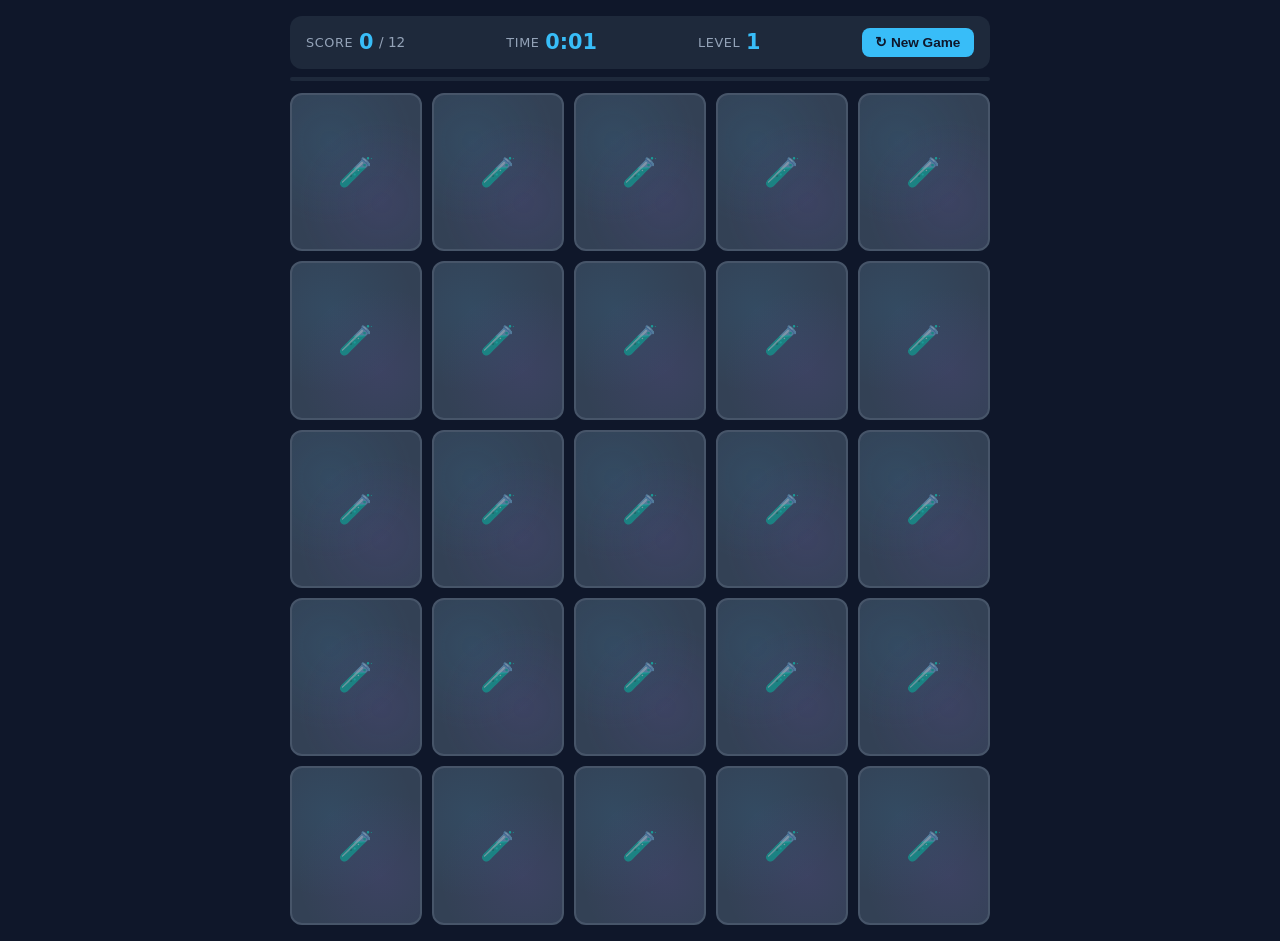
==== index.html @ 2c6167f7 "Initial commit: BioMatch — molecular biology memory game A biology-themed 5x5 memory matching game b" ====
<!DOCTYPE html>
<html lang="en">
<head>
  <meta charset="UTF-8">
  <meta name="viewport" content="width=device-width, initial-scale=1.0">
  <title>BioMatch — Molecular Biology Memory Game</title>
  <link rel="stylesheet" href="styles.css">
</head>
<body>
  <!-- ============================================================
       BioMatch: A molecular biology-themed memory matching game.

       Game Logic Overview:
       - 5x5 grid = 25 cards (12 matched pairs + 1 special "wild" card)
       - Cards are drawn from biology content pools (DNA, proteins,
         organelles, processes, molecules, enzymes) and color-coded
         by category.
       - Clicking a card reveals it for 3 seconds with a countdown.
       - If two revealed cards match, they disappear with a "MATCH!!"
         animation and score increments.
       - If they don't match, both flip back after the 3-sec window.
       - The special card triggers a multiple-choice biology trivia
         question. Correct = one pair is auto-removed; Wrong = board
         is reshuffled.
       - Timer tracks completion time. Confetti celebration on win.
       ============================================================ -->

  <div id="app">
    <!-- Header / HUD -->
    <header id="hud">
      <div class="hud-item">
        <span class="hud-label">Score</span>
        <span id="score" class="hud-value">0</span>
        <span class="hud-sublabel">/ <span id="total-pairs">12</span></span>
      </div>
      <div class="hud-item">
        <span class="hud-label">Time</span>
        <span id="timer" class="hud-value">0:00</span>
      </div>
      <div class="hud-item">
        <span class="hud-label">Level</span>
        <span id="level" class="hud-value">1</span>
      </div>
      <div class="hud-item">
        <button id="new-game-btn" title="New Game">&#x21bb; New Game</button>
      </div>
    </header>

    <!-- Countdown bar shown when a card is revealed -->
    <div id="countdown-bar-container">
      <div id="countdown-bar"></div>
    </div>

    <!-- 5x5 Card Grid -->
    <main id="grid"></main>

    <!-- Match animation overlay -->
    <div id="match-overlay" class="hidden">
      <span>MATCH!!</span>
    </div>

    <!-- Trivia modal for the special card -->
    <div id="trivia-modal" class="modal hidden">
      <div class="modal-content">
        <div class="modal-header">
          <span class="modal-icon">&#x1F9EC;</span> <!-- DNA emoji -->
          <h2>Biology Trivia!</h2>
        </div>
        <p id="trivia-difficulty" class="trivia-difficulty"></p>
        <p id="trivia-question" class="trivia-question"></p>
        <div id="trivia-choices" class="trivia-choices"></div>
        <p id="trivia-feedback" class="trivia-feedback hidden"></p>
      </div>
    </div>

    <!-- Win / celebration overlay -->
    <div id="win-overlay" class="modal hidden">
      <div class="modal-content celebration">
        <h1>&#127881; Ta-Da! &#127881;</h1>
        <p id="win-message"></p>
        <button id="next-level-btn">Next Level &rarr;</button>
      </div>
    </div>

    <!-- Confetti canvas -->
    <canvas id="confetti-canvas"></canvas>
  </div>

  <script src="questions.js"></script>
  <script src="game.js"></script>
</body>
</html>
---- styles.css ----
/* ==========================================================
   BioMatch — Styles
   Scientific aesthetic with category color-coding:
     DNA       → blue   (#3B82F6)
     Protein   → green  (#22C55E)
     Organelle → purple (#A855F7)
     Process   → orange (#F97316)
     Molecule  → teal   (#14B8A6)
     Enzyme    → red    (#EF4444)
     Special   → gold   (#EAB308)
   ========================================================== */

/* ---------- Reset & Base ---------- */
*, *::before, *::after {
  box-sizing: border-box;
  margin: 0;
  padding: 0;
}

:root {
  --bg: #0f172a;
  --surface: #1e293b;
  --text: #e2e8f0;
  --text-dim: #94a3b8;
  --accent: #38bdf8;
  --dna: #3B82F6;
  --protein: #22C55E;
  --organelle: #A855F7;
  --process: #F97316;
  --molecule: #14B8A6;
  --enzyme: #EF4444;
  --special: #EAB308;
  --card-back: #334155;
  --radius: 12px;
  --transition: 0.5s;
}

body {
  font-family: 'Segoe UI', system-ui, -apple-system, sans-serif;
  background: var(--bg);
  color: var(--text);
  min-height: 100vh;
  display: flex;
  justify-content: center;
  padding: 1rem;
}

#app {
  width: 100%;
  max-width: 700px;
}

/* ---------- HUD ---------- */
#hud {
  display: flex;
  justify-content: space-between;
  align-items: center;
  gap: 0.5rem;
  padding: 0.75rem 1rem;
  background: var(--surface);
  border-radius: var(--radius);
  margin-bottom: 0.5rem;
  flex-wrap: wrap;
}

.hud-item {
  display: flex;
  align-items: center;
  gap: 0.35rem;
}

.hud-label {
  color: var(--text-dim);
  font-size: 0.8rem;
  text-transform: uppercase;
  letter-spacing: 0.05em;
}

.hud-value {
  font-size: 1.3rem;
  font-weight: 700;
  color: var(--accent);
}

.hud-sublabel {
  color: var(--text-dim);
  font-size: 0.85rem;
}

#new-game-btn {
  background: var(--accent);
  color: var(--bg);
  border: none;
  padding: 0.4rem 0.85rem;
  border-radius: 8px;
  font-weight: 600;
  font-size: 0.85rem;
  cursor: pointer;
  transition: opacity 0.2s;
}
#new-game-btn:hover { opacity: 0.85; }

/* ---------- Countdown Bar ---------- */
#countdown-bar-container {
  height: 4px;
  background: var(--surface);
  border-radius: 2px;
  margin-bottom: 0.75rem;
  overflow: hidden;
}

#countdown-bar {
  height: 100%;
  width: 0%;
  background: var(--accent);
  border-radius: 2px;
  transition: width linear;
}

#countdown-bar.active {
  width: 100%;
}

/* ---------- Grid ---------- */
#grid {
  display: grid;
  grid-template-columns: repeat(5, 1fr);
  gap: 10px;
}

/* ---------- Card ---------- */
.card {
  position: relative;
  aspect-ratio: 1 / 1.2;
  perspective: 800px;
  cursor: pointer;
}

.card.matched {
  pointer-events: none;
}

.card.matched .card-inner {
  animation: matchPop 0.5s ease forwards;
}

@keyframes matchPop {
  0%   { transform: rotateY(180deg) scale(1); opacity: 1; }
  50%  { transform: rotateY(180deg) scale(1.15); opacity: 0.8; }
  100% { transform: rotateY(180deg) scale(0); opacity: 0; }
}

.card-inner {
  width: 100%;
  height: 100%;
  position: relative;
  transform-style: preserve-3d;
  transition: transform var(--transition) ease;
}

.card.flipped .card-inner {
  transform: rotateY(180deg);
}

.card-face {
  position: absolute;
  width: 100%;
  height: 100%;
  backface-visibility: hidden;
  border-radius: var(--radius);
  display: flex;
  flex-direction: column;
  align-items: center;
  justify-content: center;
  padding: 0.4rem;
  text-align: center;
  overflow: hidden;
}

/* Card back — molecular / lab pattern */
.card-back {
  background: var(--card-back);
  border: 2px solid #475569;
  /* Subtle DNA helix pattern via repeating gradient */
  background-image:
    radial-gradient(circle at 30% 30%, rgba(56,189,248,0.08) 0%, transparent 60%),
    radial-gradient(circle at 70% 70%, rgba(168,85,247,0.08) 0%, transparent 60%);
}

.card-back::after {
  content: '\1F9EA'; /* test tube emoji */
  font-size: 1.8rem;
  opacity: 0.5;
}

/* Card front */
.card-front {
  background: var(--surface);
  transform: rotateY(180deg);
  border: 2px solid;
  display: flex;
  flex-direction: column;
  gap: 0.2rem;
}

.card-category {
  font-size: 0.55rem;
  text-transform: uppercase;
  letter-spacing: 0.08em;
  opacity: 0.8;
}

.card-label {
  font-size: 0.85rem;
  font-weight: 700;
  word-break: break-word;
  line-height: 1.15;
}

.card-countdown {
  font-size: 0.65rem;
  opacity: 0.6;
  margin-top: auto;
}

/* Category color borders & text */
.card-front.cat-dna        { border-color: var(--dna);       color: var(--dna); }
.card-front.cat-protein     { border-color: var(--protein);   color: var(--protein); }
.card-front.cat-organelle   { border-color: var(--organelle); color: var(--organelle); }
.card-front.cat-process     { border-color: var(--process);   color: var(--process); }
.card-front.cat-molecule    { border-color: var(--molecule);  color: var(--molecule); }
.card-front.cat-enzyme      { border-color: var(--enzyme);    color: var(--enzyme); }
.card-front.cat-special     { border-color: var(--special);   color: var(--special); }

/* Special card glow */
.card-front.cat-special {
  box-shadow: 0 0 12px rgba(234,179,8,0.4);
}

/* ---------- Match Overlay ---------- */
#match-overlay {
  position: fixed;
  inset: 0;
  display: flex;
  align-items: center;
  justify-content: center;
  z-index: 100;
  pointer-events: none;
}

#match-overlay span {
  font-size: 4rem;
  font-weight: 900;
  color: var(--accent);
  text-shadow: 0 0 30px rgba(56,189,248,0.6);
  animation: matchBurst 0.8s ease forwards;
}

@keyframes matchBurst {
  0%   { transform: scale(0.3); opacity: 0; }
  50%  { transform: scale(1.3); opacity: 1; }
  100% { transform: scale(1); opacity: 0; }
}

#match-overlay.hidden { display: none; }

/* ---------- Modal (Trivia & Win) ---------- */
.modal {
  position: fixed;
  inset: 0;
  background: rgba(15,23,42,0.85);
  display: flex;
  align-items: center;
  justify-content: center;
  z-index: 200;
  padding: 1rem;
}
.modal.hidden { display: none; }

.modal-content {
  background: var(--surface);
  border: 1px solid #475569;
  border-radius: var(--radius);
  padding: 1.5rem;
  max-width: 520px;
  width: 100%;
  max-height: 90vh;
  overflow-y: auto;
}

.modal-header {
  display: flex;
  align-items: center;
  gap: 0.5rem;
  margin-bottom: 0.75rem;
}

.modal-icon {
  font-size: 1.8rem;
}

.modal-header h2 {
  font-size: 1.4rem;
  color: var(--special);
}

.trivia-difficulty {
  font-size: 0.75rem;
  text-transform: uppercase;
  letter-spacing: 0.08em;
  margin-bottom: 0.5rem;
  padding: 0.2rem 0.5rem;
  border-radius: 4px;
  display: inline-block;
}
.trivia-difficulty.easy   { background: #166534; color: #bbf7d0; }
.trivia-difficulty.medium { background: #854d0e; color: #fef08a; }
.trivia-difficulty.hard   { background: #991b1b; color: #fecaca; }

.trivia-question {
  font-size: 1.05rem;
  line-height: 1.45;
  margin-bottom: 1rem;
}

.trivia-choices {
  display: flex;
  flex-direction: column;
  gap: 0.5rem;
}

.trivia-choice-btn {
  background: #1e293b;
  border: 2px solid #475569;
  color: var(--text);
  padding: 0.65rem 0.85rem;
  border-radius: 8px;
  font-size: 0.95rem;
  cursor: pointer;
  text-align: left;
  transition: border-color 0.2s, background 0.2s;
}
.trivia-choice-btn:hover {
  border-color: var(--accent);
  background: #283548;
}
.trivia-choice-btn.correct {
  border-color: var(--protein);
  background: rgba(34,197,94,0.15);
  pointer-events: none;
}
.trivia-choice-btn.wrong {
  border-color: var(--enzyme);
  background: rgba(239,68,68,0.15);
  pointer-events: none;
}

.trivia-feedback {
  margin-top: 0.75rem;
  font-weight: 600;
  font-size: 1rem;
}
.trivia-feedback.hidden { display: none; }

/* ---------- Celebration ---------- */
.celebration h1 {
  font-size: 2.2rem;
  text-align: center;
  margin-bottom: 0.5rem;
}

.celebration p {
  text-align: center;
  font-size: 1.1rem;
  color: var(--text-dim);
  margin-bottom: 1rem;
}

#next-level-btn {
  display: block;
  margin: 0 auto;
  background: var(--accent);
  color: var(--bg);
  border: none;
  padding: 0.6rem 1.5rem;
  border-radius: 8px;
  font-weight: 700;
  font-size: 1rem;
  cursor: pointer;
  transition: opacity 0.2s;
}
#next-level-btn:hover { opacity: 0.85; }

/* ---------- Confetti Canvas ---------- */
#confetti-canvas {
  position: fixed;
  inset: 0;
  width: 100%;
  height: 100%;
  pointer-events: none;
  z-index: 300;
}

/* ---------- Shuffle animation ---------- */
.card.shuffling .card-inner {
  animation: shuffleWiggle 0.6s ease;
}

@keyframes shuffleWiggle {
  0%   { transform: translateX(0) rotateZ(0); }
  25%  { transform: translateX(-12px) rotateZ(-5deg); }
  50%  { transform: translateX(12px) rotateZ(5deg); }
  75%  { transform: translateX(-6px) rotateZ(-2deg); }
  100% { transform: translateX(0) rotateZ(0); }
}

/* ---------- Responsive ---------- */
@media (max-width: 500px) {
  #grid { gap: 6px; }
  .card-label { font-size: 0.65rem; }
  .card-category { font-size: 0.45rem; }
  .card-back::after { font-size: 1.2rem; }
  #match-overlay span { font-size: 2.5rem; }
  #hud { padding: 0.5rem; }
  .hud-value { font-size: 1rem; }
}

@media (max-width: 360px) {
  .card-label { font-size: 0.55rem; }
  #grid { gap: 4px; }
}
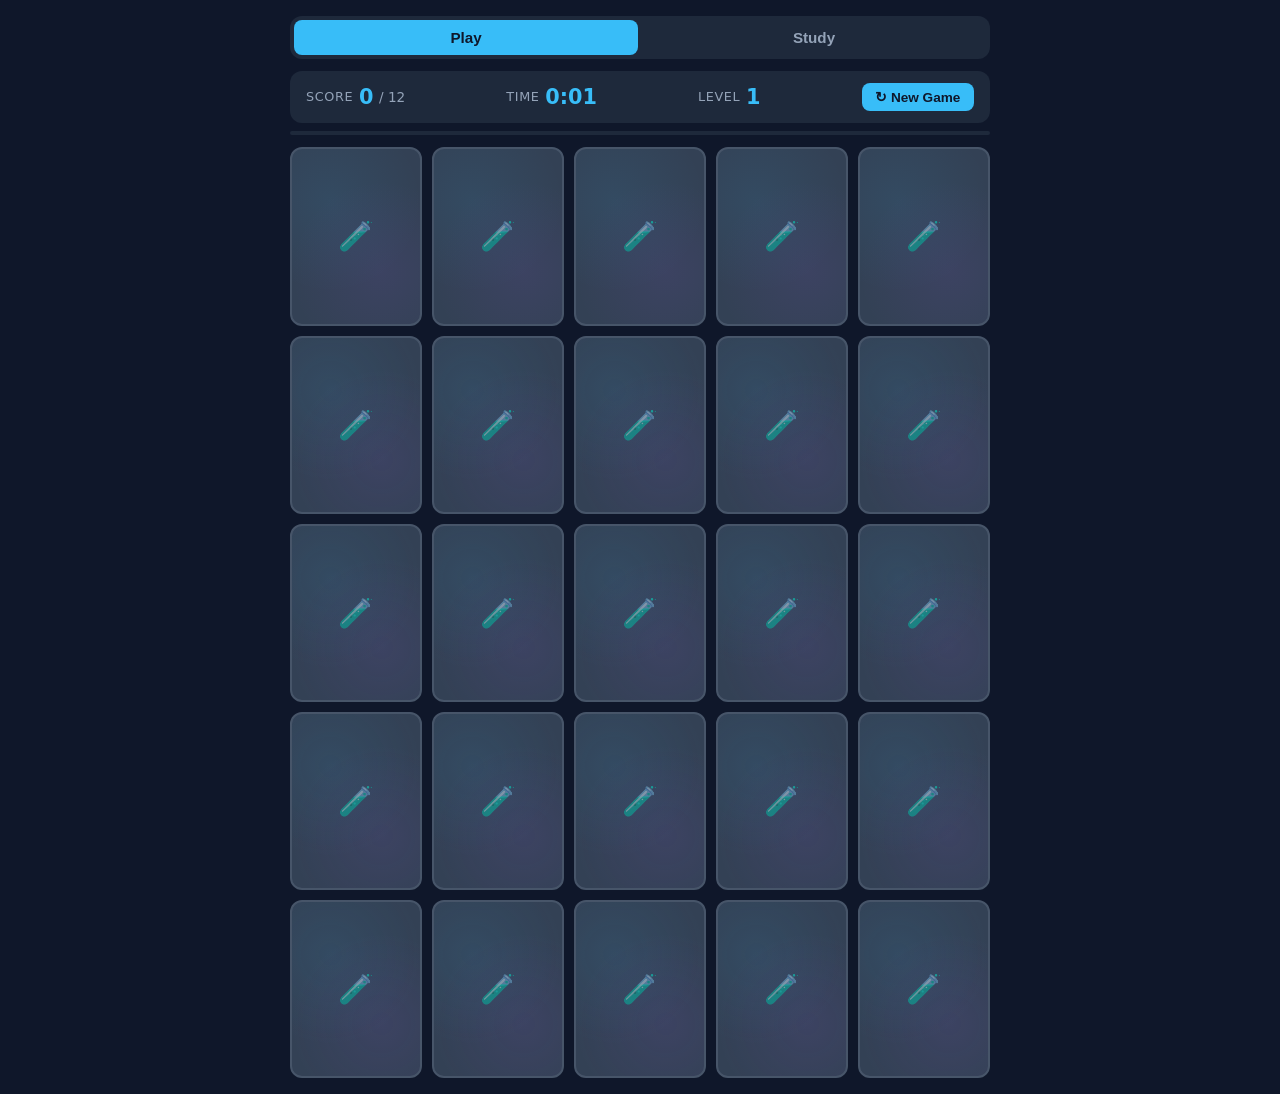
==== commit e8d3b32d: "Add study page with tab navigation for term review New Study tab displays all term-definition pairs " ====
--- a/index.html
+++ b/index.html
@@ -26,6 +26,15 @@
        ============================================================ -->
 
   <div id="app">
+    <!-- Tab Navigation -->
+    <nav id="tab-bar">
+      <button class="tab-btn active" data-tab="game">Play</button>
+      <button class="tab-btn" data-tab="study">Study</button>
+    </nav>
+
+    <!-- ==================== GAME PAGE ==================== -->
+    <div id="page-game" class="page">
+
     <!-- Header / HUD -->
     <header id="hud">
       <div class="hud-item">
@@ -84,6 +93,16 @@
 
     <!-- Confetti canvas -->
     <canvas id="confetti-canvas"></canvas>
+
+    </div><!-- /page-game -->
+
+    <!-- ==================== STUDY PAGE ==================== -->
+    <div id="page-study" class="page hidden">
+      <h2 class="study-title">Study Guide</h2>
+      <p class="study-subtitle">Review all term-definition pairs before playing.</p>
+      <div id="study-list"></div>
+    </div>
+
   </div>
 
   <script src="questions.js"></script>
--- a/styles.css
+++ b/styles.css
@@ -50,6 +50,41 @@
   max-width: 700px;
 }
 
+/* ---------- Tab Navigation ---------- */
+#tab-bar {
+  display: flex;
+  gap: 0.25rem;
+  margin-bottom: 0.75rem;
+  background: var(--surface);
+  border-radius: var(--radius);
+  padding: 0.25rem;
+}
+
+.tab-btn {
+  flex: 1;
+  padding: 0.55rem 1rem;
+  border: none;
+  border-radius: 8px;
+  background: transparent;
+  color: var(--text-dim);
+  font-size: 0.95rem;
+  font-weight: 600;
+  cursor: pointer;
+  transition: background 0.2s, color 0.2s;
+}
+
+.tab-btn:hover {
+  color: var(--text);
+}
+
+.tab-btn.active {
+  background: var(--accent);
+  color: var(--bg);
+}
+
+/* ---------- Pages ---------- */
+.page.hidden { display: none; }
+
 /* ---------- HUD ---------- */
 #hud {
   display: flex;
@@ -131,7 +166,7 @@
 /* ---------- Card ---------- */
 .card {
   position: relative;
-  aspect-ratio: 1 / 1.2;
+  aspect-ratio: 1 / 1.35;
   perspective: 800px;
   cursor: pointer;
 }
@@ -204,23 +239,50 @@
 }
 
 .card-category {
-  font-size: 0.55rem;
+  font-size: 0.65rem;
   text-transform: uppercase;
   letter-spacing: 0.08em;
   opacity: 0.8;
 }
 
 .card-label {
-  font-size: 0.85rem;
+  font-size: 1.2rem;
   font-weight: 700;
   word-break: break-word;
-  line-height: 1.15;
+  line-height: 1.2;
+  text-align: center;
+}
+
+/* Single-word terms shrink to fit without breaking */
+.card-label-single {
+  white-space: nowrap;
+  font-size: clamp(0.6rem, 2.5vw, 1.2rem);
+}
+
+/* Definition cards use smaller text to fit longer descriptions */
+.card-label-def {
+  font-size: 0.8rem;
+  font-weight: 500;
+  line-height: 1.3;
+  text-align: center;
+}
+
+/* Visual indicator: term cards have a solid left border accent */
+.card-front.type-term {
+  border-left-width: 4px;
+}
+
+/* Definition cards get a subtle background tint */
+.card-front.type-definition {
+  background: rgba(30, 41, 59, 0.95);
+  border-style: dashed;
 }
 
 .card-countdown {
+  position: absolute;
+  bottom: 0.3rem;
   font-size: 0.65rem;
   opacity: 0.6;
-  margin-top: auto;
 }
 
 /* Category color borders & text */
@@ -414,10 +476,83 @@
   100% { transform: translateX(0) rotateZ(0); }
 }
 
+/* ---------- Study Page ---------- */
+.study-title {
+  font-size: 1.5rem;
+  font-weight: 700;
+  color: var(--accent);
+  margin-bottom: 0.25rem;
+}
+
+.study-subtitle {
+  color: var(--text-dim);
+  font-size: 0.9rem;
+  margin-bottom: 1.25rem;
+}
+
+.study-category-heading {
+  font-size: 0.8rem;
+  text-transform: uppercase;
+  letter-spacing: 0.1em;
+  font-weight: 700;
+  margin-top: 1.25rem;
+  margin-bottom: 0.5rem;
+  padding-bottom: 0.3rem;
+  border-bottom: 1px solid #334155;
+}
+
+.study-card {
+  display: flex;
+  align-items: stretch;
+  background: var(--surface);
+  border-radius: var(--radius);
+  margin-bottom: 0.5rem;
+  overflow: hidden;
+  border: 1px solid #334155;
+}
+
+.study-term {
+  flex: 0 0 35%;
+  padding: 0.75rem;
+  font-weight: 700;
+  font-size: 1rem;
+  display: flex;
+  align-items: center;
+  justify-content: center;
+  text-align: center;
+  border-right: 2px solid;
+}
+
+.study-definition {
+  flex: 1;
+  padding: 0.75rem;
+  font-size: 0.85rem;
+  line-height: 1.4;
+  color: var(--text-dim);
+  display: flex;
+  align-items: center;
+}
+
+/* Category colors for study cards */
+.study-card.cat-dna        .study-term { color: var(--dna);       border-color: var(--dna); }
+.study-card.cat-protein     .study-term { color: var(--protein);   border-color: var(--protein); }
+.study-card.cat-organelle   .study-term { color: var(--organelle); border-color: var(--organelle); }
+.study-card.cat-process     .study-term { color: var(--process);   border-color: var(--process); }
+.study-card.cat-molecule    .study-term { color: var(--molecule);  border-color: var(--molecule); }
+.study-card.cat-enzyme      .study-term { color: var(--enzyme);    border-color: var(--enzyme); }
+
+.study-category-heading.cat-dna       { color: var(--dna); }
+.study-category-heading.cat-protein    { color: var(--protein); }
+.study-category-heading.cat-organelle  { color: var(--organelle); }
+.study-category-heading.cat-process    { color: var(--process); }
+.study-category-heading.cat-molecule   { color: var(--molecule); }
+.study-category-heading.cat-enzyme     { color: var(--enzyme); }
+
 /* ---------- Responsive ---------- */
 @media (max-width: 500px) {
   #grid { gap: 6px; }
-  .card-label { font-size: 0.65rem; }
+  .card-label { font-size: 0.8rem; }
+  .card-label-def { font-size: 0.55rem; }
   .card-category { font-size: 0.45rem; }
   .card-back::after { font-size: 1.2rem; }
   #match-overlay span { font-size: 2.5rem; }
@@ -426,6 +561,7 @@
 }
 
 @media (max-width: 360px) {
-  .card-label { font-size: 0.55rem; }
+  .card-label { font-size: 0.7rem; }
+  .card-label-def { font-size: 0.5rem; }
   #grid { gap: 4px; }
 }
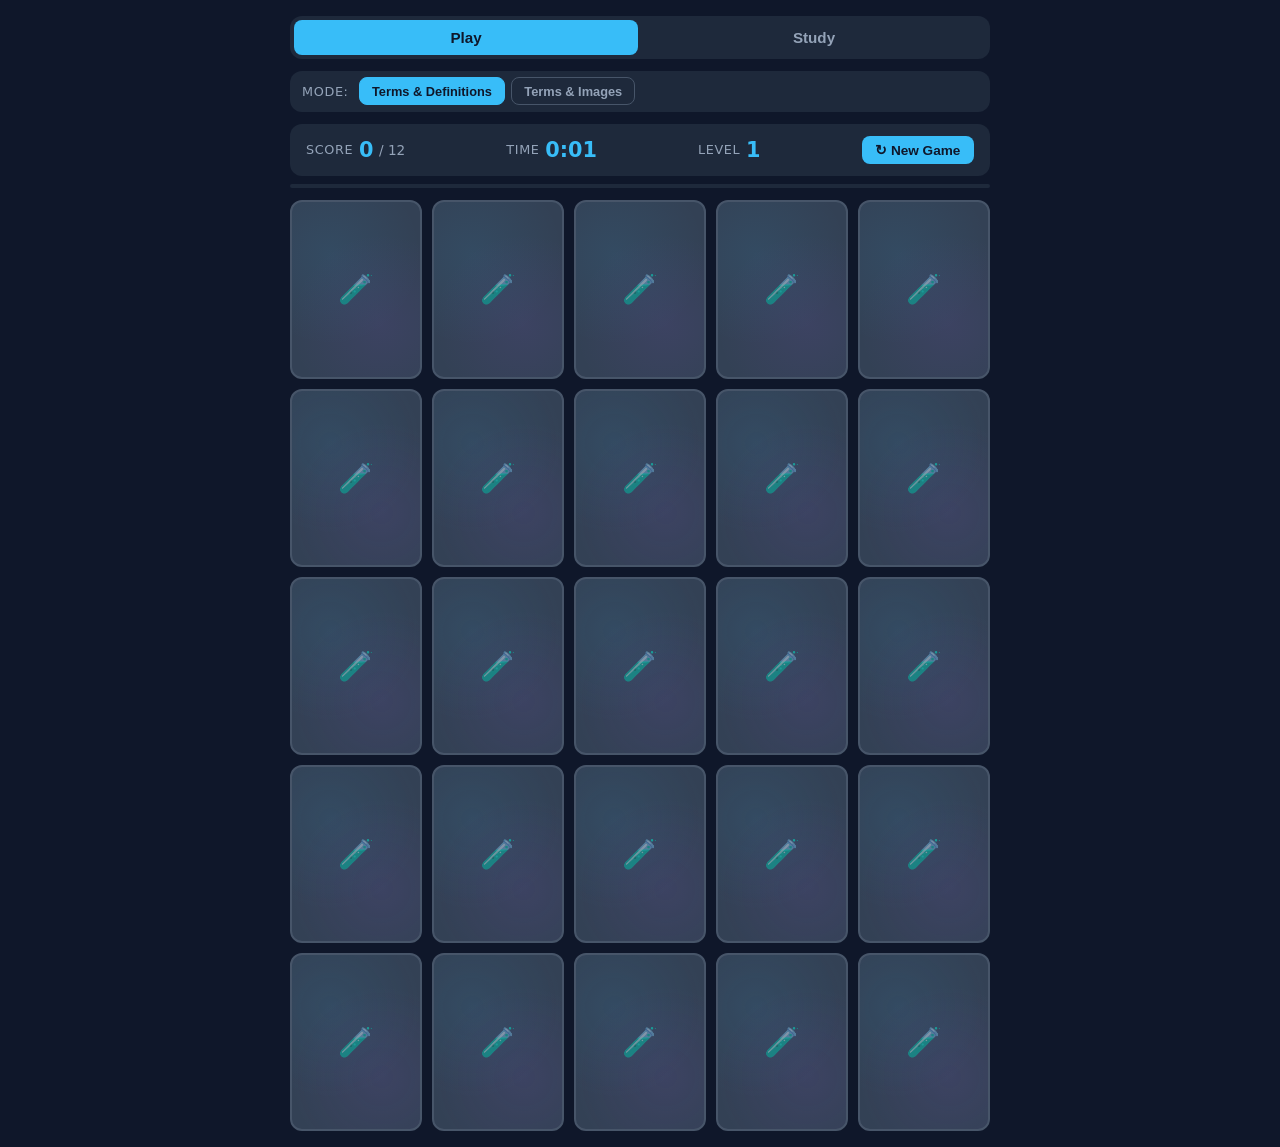
==== commit 9a2c62c0: "Add Terms & Images game mode with inline SVG biology drawings New game mode lets players match vocab" ====
--- a/index.html
+++ b/index.html
@@ -31,6 +31,13 @@
       <button class="tab-btn active" data-tab="game">Play</button>
       <button class="tab-btn" data-tab="study">Study</button>
     </nav>
+
+    <!-- Game Mode Selector (visible on both pages) -->
+    <div id="mode-bar">
+      <span class="mode-label">Mode:</span>
+      <button class="mode-btn active" data-mode="definitions">Terms &amp; Definitions</button>
+      <button class="mode-btn" data-mode="images">Terms &amp; Images</button>
+    </div>
 
     <!-- ==================== GAME PAGE ==================== -->
     <div id="page-game" class="page">
@@ -106,6 +113,7 @@
   </div>
 
   <script src="questions.js"></script>
+  <script src="drawings.js"></script>
   <script src="game.js"></script>
 </body>
 </html>
--- a/styles.css
+++ b/styles.css
@@ -82,6 +82,49 @@
   color: var(--bg);
 }
 
+/* ---------- Mode Bar ---------- */
+#mode-bar {
+  display: flex;
+  align-items: center;
+  gap: 0.4rem;
+  margin-bottom: 0.75rem;
+  padding: 0.4rem 0.75rem;
+  background: var(--surface);
+  border-radius: var(--radius);
+  flex-wrap: wrap;
+}
+
+.mode-label {
+  color: var(--text-dim);
+  font-size: 0.8rem;
+  text-transform: uppercase;
+  letter-spacing: 0.05em;
+  margin-right: 0.25rem;
+}
+
+.mode-btn {
+  padding: 0.35rem 0.75rem;
+  border: 1.5px solid #475569;
+  border-radius: 8px;
+  background: transparent;
+  color: var(--text-dim);
+  font-size: 0.8rem;
+  font-weight: 600;
+  cursor: pointer;
+  transition: background 0.2s, color 0.2s, border-color 0.2s;
+}
+
+.mode-btn:hover {
+  border-color: var(--accent);
+  color: var(--text);
+}
+
+.mode-btn.active {
+  background: var(--accent);
+  color: var(--bg);
+  border-color: var(--accent);
+}
+
 /* ---------- Pages ---------- */
 .page.hidden { display: none; }
 
@@ -266,6 +309,35 @@
   line-height: 1.3;
   text-align: center;
 }
+
+/* Image cards display SVG drawings */
+.card-image {
+  width: 85%;
+  height: 70%;
+  display: flex;
+  align-items: center;
+  justify-content: center;
+}
+
+.card-image svg {
+  width: 100%;
+  height: 100%;
+}
+
+/* Study page image cards */
+.study-image {
+  flex: 1;
+  padding: 0.5rem;
+  display: flex;
+  align-items: center;
+  justify-content: center;
+}
+
+.study-image svg {
+  width: 100%;
+  max-height: 80px;
+}
+
 
 /* Visual indicator: term cards have a solid left border accent */
 .card-front.type-term {
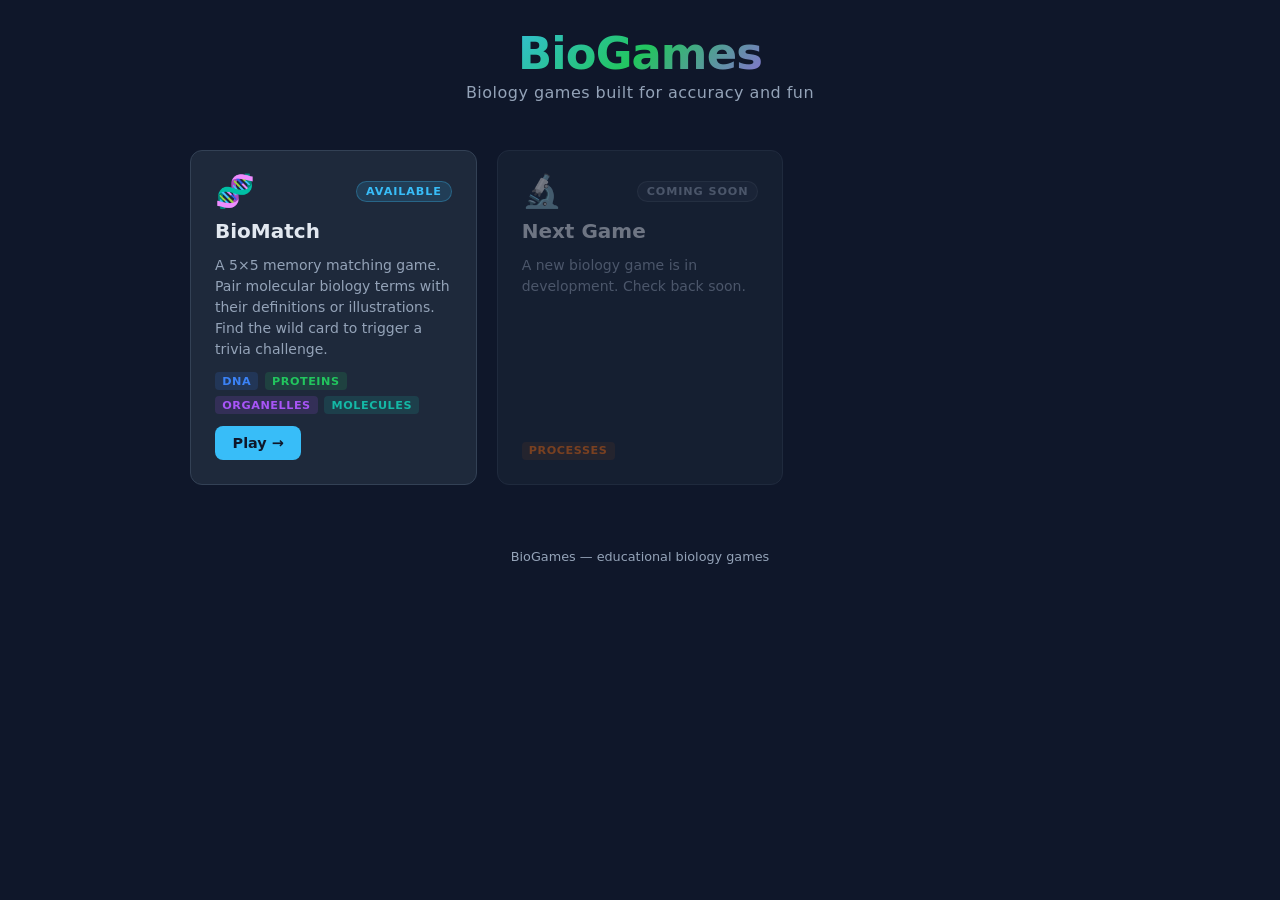
==== commit f9db8c74: "Restructure repo as BioGames multi-game platform - Move all BioMatch files into games/bio-match/ (gi" ====
--- a/index.html
+++ b/index.html
@@ -3,117 +3,215 @@
 <head>
   <meta charset="UTF-8">
   <meta name="viewport" content="width=device-width, initial-scale=1.0">
-  <title>BioMatch — Molecular Biology Memory Game</title>
-  <link rel="stylesheet" href="styles.css">
+  <title>BioGames</title>
+  <link rel="stylesheet" href="shared/styles.css">
+  <style>
+    body {
+      display: flex;
+      flex-direction: column;
+      align-items: center;
+      padding: 2rem 1rem;
+    }
+
+    /* ---------- Header ---------- */
+    .site-header {
+      text-align: center;
+      margin-bottom: 3rem;
+    }
+
+    .site-logo {
+      font-size: 2.8rem;
+      font-weight: 900;
+      letter-spacing: -0.02em;
+      background: linear-gradient(135deg, var(--accent) 0%, var(--protein) 50%, var(--organelle) 100%);
+      -webkit-background-clip: text;
+      -webkit-text-fill-color: transparent;
+      background-clip: text;
+      line-height: 1;
+      margin-bottom: 0.4rem;
+    }
+
+    .site-tagline {
+      color: var(--text-dim);
+      font-size: 1rem;
+      letter-spacing: 0.03em;
+    }
+
+    /* ---------- Game Grid ---------- */
+    .game-grid {
+      display: grid;
+      grid-template-columns: repeat(auto-fill, minmax(280px, 1fr));
+      gap: 1.25rem;
+      width: 100%;
+      max-width: 900px;
+    }
+
+    /* ---------- Game Card ---------- */
+    .game-card {
+      background: var(--surface);
+      border: 1px solid #334155;
+      border-radius: var(--radius);
+      padding: 1.5rem;
+      display: flex;
+      flex-direction: column;
+      gap: 0.75rem;
+      transition: border-color 0.2s, transform 0.15s;
+      text-decoration: none;
+      color: inherit;
+    }
+
+    .game-card:hover {
+      border-color: var(--accent);
+      transform: translateY(-2px);
+    }
+
+    .game-card.coming-soon {
+      opacity: 0.45;
+      cursor: default;
+      pointer-events: none;
+    }
+
+    .game-card-header {
+      display: flex;
+      align-items: center;
+      justify-content: space-between;
+      gap: 0.5rem;
+    }
+
+    .game-icon {
+      font-size: 2rem;
+      line-height: 1;
+    }
+
+    .game-badge {
+      font-size: 0.7rem;
+      font-weight: 700;
+      text-transform: uppercase;
+      letter-spacing: 0.08em;
+      padding: 0.2rem 0.55rem;
+      border-radius: 99px;
+      background: rgba(56,189,248,0.15);
+      color: var(--accent);
+      border: 1px solid rgba(56,189,248,0.3);
+    }
+
+    .game-badge.soon {
+      background: rgba(148,163,184,0.1);
+      color: var(--text-dim);
+      border-color: rgba(148,163,184,0.2);
+    }
+
+    .game-title {
+      font-size: 1.25rem;
+      font-weight: 700;
+      color: var(--text);
+    }
+
+    .game-description {
+      font-size: 0.875rem;
+      color: var(--text-dim);
+      line-height: 1.5;
+      flex: 1;
+    }
+
+    .game-tags {
+      display: flex;
+      gap: 0.4rem;
+      flex-wrap: wrap;
+    }
+
+    .tag {
+      font-size: 0.7rem;
+      font-weight: 600;
+      padding: 0.15rem 0.45rem;
+      border-radius: 4px;
+      text-transform: uppercase;
+      letter-spacing: 0.05em;
+    }
+
+    .tag-dna       { background: rgba(59,130,246,0.15); color: var(--dna); }
+    .tag-protein   { background: rgba(34,197,94,0.15);  color: var(--protein); }
+    .tag-organelle { background: rgba(168,85,247,0.15); color: var(--organelle); }
+    .tag-process   { background: rgba(249,115,22,0.15); color: var(--process); }
+    .tag-molecule  { background: rgba(20,184,166,0.15); color: var(--molecule); }
+
+    .play-btn {
+      display: inline-flex;
+      align-items: center;
+      gap: 0.4rem;
+      background: var(--accent);
+      color: var(--bg);
+      border: none;
+      padding: 0.55rem 1.1rem;
+      border-radius: 8px;
+      font-weight: 700;
+      font-size: 0.9rem;
+      cursor: pointer;
+      transition: opacity 0.2s;
+      align-self: flex-start;
+      text-decoration: none;
+    }
+
+    .play-btn:hover { opacity: 0.85; }
+
+    /* ---------- Footer ---------- */
+    .site-footer {
+      margin-top: 4rem;
+      color: var(--text-dim);
+      font-size: 0.8rem;
+      text-align: center;
+    }
+  </style>
 </head>
 <body>
-  <!-- ============================================================
-       BioMatch: A molecular biology-themed memory matching game.
-
-       Game Logic Overview:
-       - 5x5 grid = 25 cards (12 matched pairs + 1 special "wild" card)
-       - Cards are drawn from biology content pools (DNA, proteins,
-         organelles, processes, molecules, enzymes) and color-coded
-         by category.
-       - Clicking a card reveals it for 3 seconds with a countdown.
-       - If two revealed cards match, they disappear with a "MATCH!!"
-         animation and score increments.
-       - If they don't match, both flip back after the 3-sec window.
-       - The special card triggers a multiple-choice biology trivia
-         question. Correct = one pair is auto-removed; Wrong = board
-         is reshuffled.
-       - Timer tracks completion time. Confetti celebration on win.
-       ============================================================ -->
-
-  <div id="app">
-    <!-- Tab Navigation -->
-    <nav id="tab-bar">
-      <button class="tab-btn active" data-tab="game">Play</button>
-      <button class="tab-btn" data-tab="study">Study</button>
-    </nav>
-
-    <!-- Game Mode Selector (visible on both pages) -->
-    <div id="mode-bar">
-      <span class="mode-label">Mode:</span>
-      <button class="mode-btn active" data-mode="definitions">Terms &amp; Definitions</button>
-      <button class="mode-btn" data-mode="images">Terms &amp; Images</button>
+
+  <header class="site-header">
+    <div class="site-logo">BioGames</div>
+    <p class="site-tagline">Biology games built for accuracy and fun</p>
+  </header>
+
+  <div class="game-grid">
+
+    <!-- BioMatch -->
+    <div class="game-card">
+      <div class="game-card-header">
+        <span class="game-icon">&#x1F9EC;</span>
+        <span class="game-badge">Available</span>
+      </div>
+      <div class="game-title">BioMatch</div>
+      <p class="game-description">
+        A 5&times;5 memory matching game. Pair molecular biology terms with their definitions or
+        illustrations. Find the wild card to trigger a trivia challenge.
+      </p>
+      <div class="game-tags">
+        <span class="tag tag-dna">DNA</span>
+        <span class="tag tag-protein">Proteins</span>
+        <span class="tag tag-organelle">Organelles</span>
+        <span class="tag tag-molecule">Molecules</span>
+      </div>
+      <a class="play-btn" href="games/bio-match/">Play &rarr;</a>
     </div>
 
-    <!-- ==================== GAME PAGE ==================== -->
-    <div id="page-game" class="page">
-
-    <!-- Header / HUD -->
-    <header id="hud">
-      <div class="hud-item">
-        <span class="hud-label">Score</span>
-        <span id="score" class="hud-value">0</span>
-        <span class="hud-sublabel">/ <span id="total-pairs">12</span></span>
-      </div>
-      <div class="hud-item">
-        <span class="hud-label">Time</span>
-        <span id="timer" class="hud-value">0:00</span>
-      </div>
-      <div class="hud-item">
-        <span class="hud-label">Level</span>
-        <span id="level" class="hud-value">1</span>
-      </div>
-      <div class="hud-item">
-        <button id="new-game-btn" title="New Game">&#x21bb; New Game</button>
-      </div>
-    </header>
-
-    <!-- Countdown bar shown when a card is revealed -->
-    <div id="countdown-bar-container">
-      <div id="countdown-bar"></div>
+    <!-- Placeholder slot -->
+    <div class="game-card coming-soon">
+      <div class="game-card-header">
+        <span class="game-icon">&#x1F52C;</span>
+        <span class="game-badge soon">Coming Soon</span>
+      </div>
+      <div class="game-title">Next Game</div>
+      <p class="game-description">
+        A new biology game is in development. Check back soon.
+      </p>
+      <div class="game-tags">
+        <span class="tag tag-process">Processes</span>
+      </div>
     </div>
 
-    <!-- 5x5 Card Grid -->
-    <main id="grid"></main>
-
-    <!-- Match animation overlay -->
-    <div id="match-overlay" class="hidden">
-      <span>MATCH!!</span>
-    </div>
-
-    <!-- Trivia modal for the special card -->
-    <div id="trivia-modal" class="modal hidden">
-      <div class="modal-content">
-        <div class="modal-header">
-          <span class="modal-icon">&#x1F9EC;</span> <!-- DNA emoji -->
-          <h2>Biology Trivia!</h2>
-        </div>
-        <p id="trivia-difficulty" class="trivia-difficulty"></p>
-        <p id="trivia-question" class="trivia-question"></p>
-        <div id="trivia-choices" class="trivia-choices"></div>
-        <p id="trivia-feedback" class="trivia-feedback hidden"></p>
-      </div>
-    </div>
-
-    <!-- Win / celebration overlay -->
-    <div id="win-overlay" class="modal hidden">
-      <div class="modal-content celebration">
-        <h1>&#127881; Ta-Da! &#127881;</h1>
-        <p id="win-message"></p>
-        <button id="next-level-btn">Next Level &rarr;</button>
-      </div>
-    </div>
-
-    <!-- Confetti canvas -->
-    <canvas id="confetti-canvas"></canvas>
-
-    </div><!-- /page-game -->
-
-    <!-- ==================== STUDY PAGE ==================== -->
-    <div id="page-study" class="page hidden">
-      <h2 class="study-title">Study Guide</h2>
-      <p class="study-subtitle">Review all term-definition pairs before playing.</p>
-      <div id="study-list"></div>
-    </div>
-
   </div>
 
-  <script src="questions.js"></script>
-  <script src="drawings.js"></script>
-  <script src="game.js"></script>
+  <footer class="site-footer">
+    BioGames &mdash; educational biology games
+  </footer>
+
 </body>
 </html>
--- a/shared/styles.css
+++ b/shared/styles.css
@@ -0,0 +1,41 @@
+/* ==========================================================
+   BioGames — Shared Styles
+   Dark scientific aesthetic shared across all games.
+   ========================================================== */
+
+/* ---------- Reset ---------- */
+*, *::before, *::after {
+  box-sizing: border-box;
+  margin: 0;
+  padding: 0;
+}
+
+/* ---------- Design Tokens ---------- */
+:root {
+  --bg: #0f172a;
+  --surface: #1e293b;
+  --text: #e2e8f0;
+  --text-dim: #94a3b8;
+  --accent: #38bdf8;
+
+  /* Biology category colors */
+  --dna:       #3B82F6;
+  --protein:   #22C55E;
+  --organelle: #A855F7;
+  --process:   #F97316;
+  --molecule:  #14B8A6;
+  --enzyme:    #EF4444;
+  --special:   #EAB308;
+
+  --card-back: #334155;
+  --radius: 12px;
+  --transition: 0.5s;
+}
+
+/* ---------- Base ---------- */
+body {
+  font-family: 'Segoe UI', system-ui, -apple-system, sans-serif;
+  background: var(--bg);
+  color: var(--text);
+  min-height: 100vh;
+}
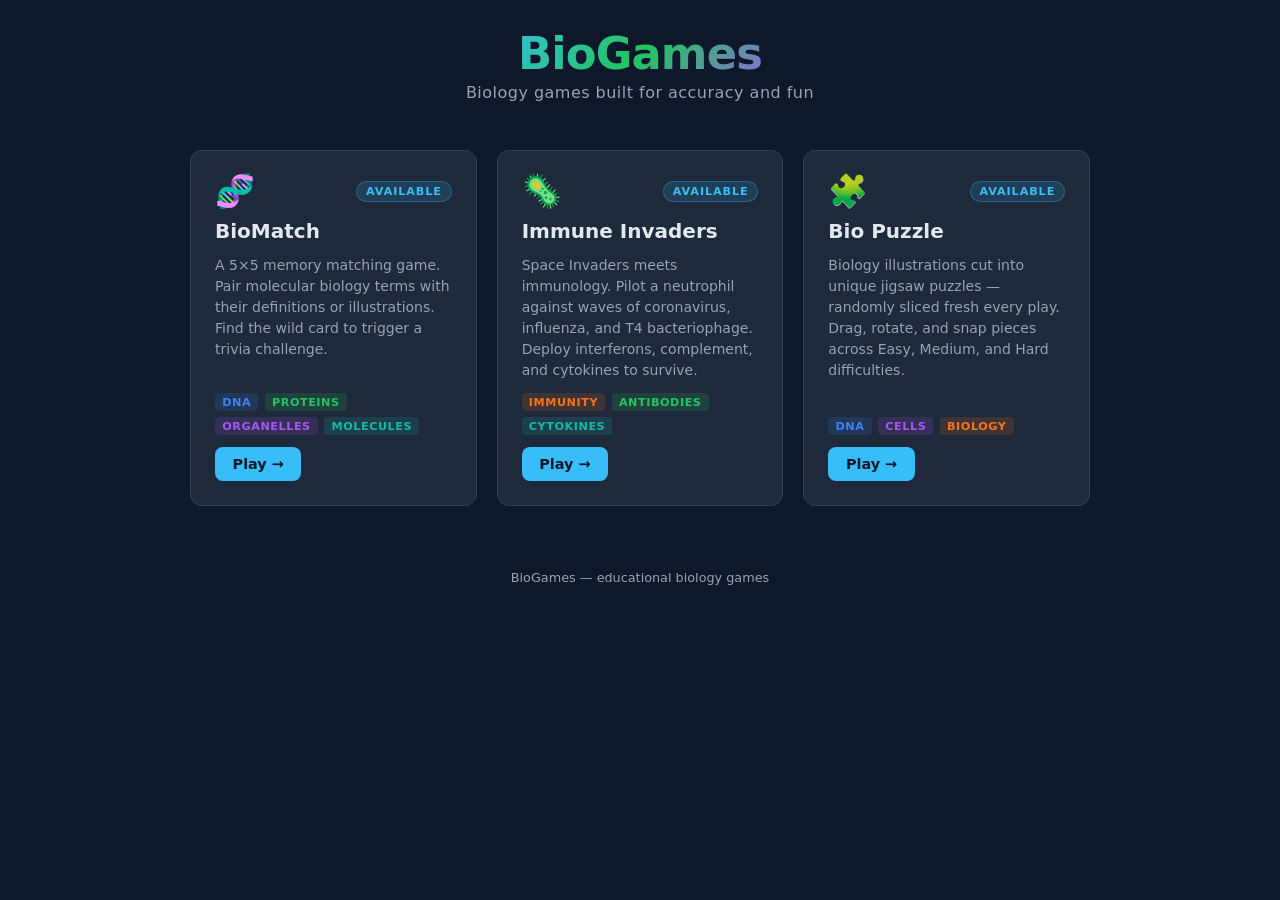
==== commit 735a0b27: "Add Bio Puzzle game to BioGames platform Jigsaw puzzle game with 9 biology illustrations (DNA helix," ====
--- a/index.html
+++ b/index.html
@@ -192,19 +192,44 @@
       <a class="play-btn" href="games/bio-match/">Play &rarr;</a>
     </div>
 
-    <!-- Placeholder slot -->
-    <div class="game-card coming-soon">
+    <!-- Immune Invaders -->
+    <div class="game-card">
       <div class="game-card-header">
-        <span class="game-icon">&#x1F52C;</span>
-        <span class="game-badge soon">Coming Soon</span>
-      </div>
-      <div class="game-title">Next Game</div>
+        <span class="game-icon">&#x1F9A0;</span>
+        <span class="game-badge">Available</span>
+      </div>
+      <div class="game-title">Immune Invaders</div>
       <p class="game-description">
-        A new biology game is in development. Check back soon.
+        Space Invaders meets immunology. Pilot a neutrophil against waves of
+        coronavirus, influenza, and T4 bacteriophage. Deploy interferons,
+        complement, and cytokines to survive.
       </p>
       <div class="game-tags">
-        <span class="tag tag-process">Processes</span>
-      </div>
+        <span class="tag tag-process">Immunity</span>
+        <span class="tag tag-protein">Antibodies</span>
+        <span class="tag tag-molecule">Cytokines</span>
+      </div>
+      <a class="play-btn" href="games/immune-invaders/">Play &rarr;</a>
+    </div>
+
+    <!-- Bio Puzzle -->
+    <div class="game-card">
+      <div class="game-card-header">
+        <span class="game-icon">&#x1F9E9;</span>
+        <span class="game-badge">Available</span>
+      </div>
+      <div class="game-title">Bio Puzzle</div>
+      <p class="game-description">
+        Biology illustrations cut into unique jigsaw puzzles &mdash; randomly
+        sliced fresh every play. Drag, rotate, and snap pieces across Easy,
+        Medium, and Hard difficulties.
+      </p>
+      <div class="game-tags">
+        <span class="tag tag-dna">DNA</span>
+        <span class="tag tag-organelle">Cells</span>
+        <span class="tag tag-process">Biology</span>
+      </div>
+      <a class="play-btn" href="games/bio-puzzle/">Play &rarr;</a>
     </div>
 
   </div>
